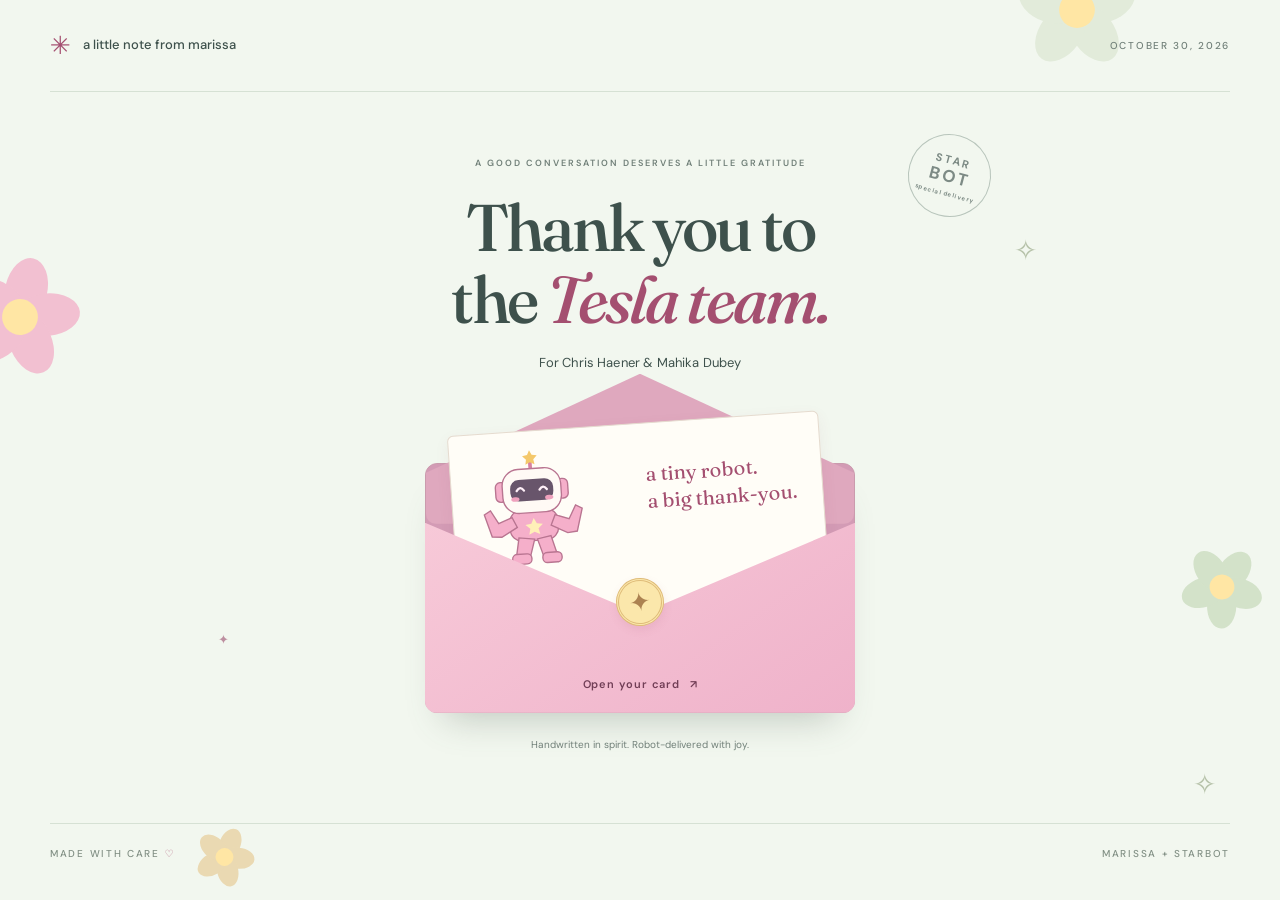
==== tesla/index.html @ aba2f20d "Add kawaii Tesla interview thank-you card with dancing Starbot" ====
<!doctype html>
<html lang="en">
<head>
<meta charset="utf-8">
<meta name="viewport" content="width=device-width, initial-scale=1, viewport-fit=cover">
<title>Thank you to the Tesla team · From Marissa</title>
<meta name="description" content="A little thank-you for Chris Haener and Mahika Dubey, with a happy dance from Starbot.">
<meta property="og:title" content="Thank you to the Tesla team">
<meta property="og:description" content="For Chris and Mahika — a little gratitude, and a happy dance from Starbot. From Marissa.">
<meta property="og:type" content="website">
<meta name="theme-color" content="#f2f7ef">
<link rel="icon" href="data:image/svg+xml,%3Csvg xmlns='http://www.w3.org/2000/svg' viewBox='0 0 100 100'%3E%3Ctext y='.9em' font-size='85'%3E💌%3C/text%3E%3C/svg%3E">
<link rel="preconnect" href="https://fonts.googleapis.com">
<link rel="preconnect" href="https://fonts.gstatic.com" crossorigin>
<link href="https://fonts.googleapis.com/css2?family=DM+Sans:wght@400;500;600;700&family=Fraunces:ital,wght@0,500;0,600;0,700;1,500&display=swap" rel="stylesheet">
<link rel="stylesheet" href="card.css">
</head>
<body>
<svg class="svg-defs" aria-hidden="true" xmlns="http://www.w3.org/2000/svg"><defs>
  <symbol id="flower" viewBox="0 0 80 80"><g fill="currentColor"><ellipse cx="40" cy="23" rx="13" ry="20"/><ellipse cx="40" cy="23" rx="13" ry="20" transform="rotate(72 40 40)"/><ellipse cx="40" cy="23" rx="13" ry="20" transform="rotate(144 40 40)"/><ellipse cx="40" cy="23" rx="13" ry="20" transform="rotate(216 40 40)"/><ellipse cx="40" cy="23" rx="13" ry="20" transform="rotate(288 40 40)"/></g><circle cx="40" cy="40" r="11" fill="#ffe6a4"/></symbol>
  <symbol id="little-starbot" viewBox="0 0 240 260">
    <path d="M120 42V20" stroke="#d882a2" stroke-width="8" stroke-linecap="round"/><path d="m120 3 5 10 11 2-8 8 2 11-10-5-10 5 2-11-8-8 11-2z" fill="#f4c86b"/>
    <g fill="#f5afca" stroke="#b97591" stroke-width="3"><rect x="41" y="69" width="24" height="43" rx="11"/><rect x="175" y="69" width="24" height="43" rx="11"/>
    <rect x="67" y="132" width="106" height="68" rx="27"/><path d="m73 147-30 11-16-29-14 8 14 49 21 2 35-19z"/><path d="m167 147 30 11 16-29 14 8-14 49-21 2-35-19z"/>
    <path d="m85 192-9 45 29 5 14-45zM125 197l13 45 29-5-12-45z"/><rect x="68" y="228" width="42" height="22" rx="10"/><rect x="134" y="228" width="42" height="22" rx="10"/>
    <rect x="56" y="43" width="128" height="96" rx="36" fill="#fffaf5"/></g>
    <rect x="73" y="66" width="94" height="47" rx="19" fill="#68556b"/><path d="M87 90q8-12 16 0m34 0q8-12 16 0" stroke="#fff0f8" stroke-width="5" fill="none" stroke-linecap="round"/>
    <ellipse cx="83" cy="108" rx="9" ry="5" fill="#efa1bd"/><ellipse cx="157" cy="108" rx="9" ry="5" fill="#efa1bd"/><path d="m120 151 6 12 13 2-10 9 3 13-12-6-12 6 3-13-10-9 13-2z" fill="#fff0b8"/>
  </symbol>
</defs></svg>
<div class="flower-field" aria-hidden="true"><svg class="bloom b1"><use href="#flower"/></svg><svg class="bloom b2"><use href="#flower"/></svg><svg class="bloom b3"><use href="#flower"/></svg><svg class="bloom b4"><use href="#flower"/></svg><span class="star s1">✧</span><span class="star s2">✦</span><span class="star s3">✧</span></div>
<div class="site-shell">
<header class="masthead"><span class="from"><span aria-hidden="true">✳</span> a little note from marissa</span><span class="date">OCTOBER 30, 2026</span></header>
<main>
  <section class="delivery" id="delivery" aria-label="A thank-you card for the Tesla team">
    <div class="postmark" aria-hidden="true">STAR<span>BOT</span><small>special delivery</small></div>
    <p class="eyebrow">A GOOD CONVERSATION DESERVES A LITTLE GRATITUDE</p>
    <h1>Thank you to<br>the <em>Tesla team.</em></h1>
    <p class="recipients">For Chris Haener &amp; Mahika Dubey</p>
    <button class="envelope" id="open-card" aria-controls="inside" aria-expanded="false">
      <span class="envelope-back"></span><span class="envelope-letter"><svg aria-hidden="true"><use href="#little-starbot"/></svg><span>a tiny robot.<br>a big thank-you.</span></span><span class="envelope-front"></span><span class="seal" aria-hidden="true">✦</span><span class="open-label">Open your card <span aria-hidden="true">↗</span></span>
    </button>
    <p class="cover-note">Handwritten in spirit. Robot-delivered with joy.</p>
  </section>
  <section class="inside" id="inside" hidden aria-labelledby="letter-title">
    <div class="card-topline"><span class="eyebrow">A LITTLE GRATITUDE, FROM ME TO YOU</span><button class="text-button" id="close-card">Fold card <span aria-hidden="true">↗</span></button></div>
    <div class="open-card">
      <div class="celebration">
        <p class="stage-kicker"><span aria-hidden="true">✦</span> STARBOT SAYS THANK YOU <span aria-hidden="true">✦</span></p>
        <div class="robot-stage" id="robot-stage" role="img" aria-label="Pink Starbot doing a happy thank-you dance">
          <div class="stage-grid" aria-hidden="true"></div><span class="dance-spark d1" aria-hidden="true">✧</span><span class="dance-spark d2" aria-hidden="true">✦</span><span class="dance-spark d3" aria-hidden="true">♡</span>
          <div class="robot-fallback" id="robot-fallback" aria-hidden="true"><svg><use href="#little-starbot"/></svg></div>
          <div class="canvas-host" id="canvas-host" aria-hidden="true"></div>
        </div>
        <div class="dance-caption"><span class="tiny-star" aria-hidden="true">✶</span><span>A little happy dance,<br><strong>just for you.</strong></span><button class="dance-toggle" id="dance-toggle" aria-pressed="false" aria-label="Pause Starbot's dance">Ⅱ</button></div>
        <p class="stage-footnote">built with curiosity. improved with feedback.</p>
      </div>
      <article class="letter">
        <p class="letter-date">OCTOBER 30, 2026 <span aria-hidden="true">♡</span></p>
        <h2 id="letter-title" tabindex="-1">Thank you to<br>the Tesla team</h2>
        <p class="salutation">Dear Chris and Mahika,</p>
        <p>Thank you for making today’s interview such a thoughtful experience. <strong>Chris</strong>, I appreciate you coordinating everything. <strong>Mahika</strong>, thank you for leading the interview and taking the time to get to know me and my work.</p>
        <p>I especially appreciated your kind words about <strong>Starbot</strong> and your constructive feedback. I’m taking it to heart: I’ll seek out more opportunities to discuss technical topics in group settings and practice communicating my ideas clearly and confidently.</p>
        <p>A growth mindset and continuous learning are values I care deeply about. I’m grateful for feedback that gives me something concrete to work on, and I’m excited to keep learning and improving.</p>
        <p>Thank you again for your time, encouragement, and consideration.</p>
        <div class="signature"><span>Warmly,</span><p>Marissa <span aria-hidden="true">✧</span></p></div>
      </article>
    </div>
    <p class="closing-note"><span aria-hidden="true">✿</span> Here’s to thoughtful feedback &amp; the things we learn next.</p>
  </section>
  <noscript><article class="no-script"><h2>Dear Chris and Mahika,</h2><p>Thank you for today’s interview. Chris, I appreciate you coordinating everything. Mahika, thank you for leading the interview. I appreciated your kind words about Starbot and your constructive feedback. I’ll seek out more opportunities to discuss technical topics in group settings and practice communicating clearly and confidently. Growth and continuous learning matter deeply to me. Thank you for your time, encouragement, and consideration.</p><p>Warmly, Marissa</p></article></noscript>
</main>
<footer class="footer"><span>MADE WITH CARE <span aria-hidden="true">♡</span></span><span>MARISSA + STARBOT</span></footer>
</div>
<div class="confetti" id="confetti" aria-hidden="true"></div>
<script type="module" src="card.js"></script>
</body>
</html>
---- tesla/card.css ----
:root{--mint:#f2f7ef;--paper:#fffdf7;--pink:#efb4c9;--rose:#a44f70;--ink:#3e514c;--muted:#718079;--line:#d6e1d4;--display:'Fraunces',Georgia,serif;--body:'DM Sans',system-ui,sans-serif;color-scheme:light}*{box-sizing:border-box}body{margin:0;background:var(--mint);color:var(--ink);font-family:var(--body);-webkit-font-smoothing:antialiased}button{font:inherit}button:focus-visible{outline:3px solid var(--rose);outline-offset:7px}button{touch-action:manipulation}button:disabled{cursor:wait}[hidden]{display:none!important}.svg-defs{position:absolute;width:0;height:0;overflow:hidden}.site-shell{width:min(1180px,calc(100% - 80px));margin:auto;position:relative;z-index:1}.masthead{height:92px;display:flex;align-items:center;justify-content:space-between;border-bottom:1px solid var(--line)}.from{font-size:13px;font-weight:500}.from>span{font-size:25px;vertical-align:middle;color:var(--rose);margin-right:9px}.date,.footer{font-size:10px;font-weight:500;letter-spacing:1.7px}.date{color:var(--muted)}.delivery{max-width:650px;margin:auto;text-align:center;padding:55px 0 22px;position:relative}.eyebrow{font-size:9px;line-height:1.7;font-weight:600;letter-spacing:2px;color:var(--muted)}h1{font-family:var(--display);font-size:clamp(40px,5.5vw,66px);font-weight:500;line-height:1.08;letter-spacing:-2.8px;margin:21px 0 19px}h1 em{font-weight:500;color:var(--rose)}.recipients{font-size:13px;letter-spacing:.15px;margin-bottom:52px}.postmark{position:absolute;right:-26px;top:42px;border:1px solid #99aaa0;border-radius:50%;width:83px;height:83px;display:flex;flex-direction:column;justify-content:center;font-size:11px;font-weight:700;letter-spacing:2px;transform:rotate(15deg);opacity:.65}.postmark span{font-size:17px;line-height:1.1}.postmark small{font-size:6px;letter-spacing:.6px;margin-top:4px}.envelope{display:block;position:relative;width:min(430px,100%);height:290px;margin:0 auto;border:0;background:transparent;cursor:pointer;isolation:isolate;transition:transform .3s}.envelope:hover{transform:translateY(-5px) rotate(-1deg)}.envelope-back{position:absolute;inset:40px 0 0;background:#d39bb5;border:1px solid #ca9bad;border-radius:12px;box-shadow:0 24px 35px -20px #53635755}.envelope-back:before{content:'';position:absolute;left:0;right:0;top:-90px;height:150px;background:#dfa8be;clip-path:polygon(0 66%,50% 0,100% 66%,100% 100%,0 100%);border-radius:10px}.envelope-letter{position:absolute;top:0;left:29px;right:29px;height:220px;border:1px solid #e5dbcf;border-radius:6px;background:var(--paper);transform:rotate(-4deg);display:flex;align-items:flex-start;padding:17px 25px;justify-content:space-between;box-shadow:0 5px 15px #82425911}.envelope-letter svg{width:110px;height:120px;flex-shrink:0}.envelope-letter>span{font-family:var(--display);font-size:20px;line-height:1.35;color:var(--rose);padding-top:20px;text-align:left}.envelope-front{position:absolute;inset:100px 0 0;background:linear-gradient(145deg,#f7c9d8,#efb2ca);clip-path:polygon(0 0,50% 48%,100% 0,100% 100%,0 100%);border-radius:0 0 12px 12px}.seal{position:absolute;top:155px;left:calc(50% - 24px);display:grid;place-items:center;background:#fbe7ab;color:#ac8251;width:48px;height:48px;border-radius:50%;border:3px double #dfbc79;font-size:26px;transform:rotate(-10deg);box-shadow:0 4px 8px #ac5c7b20}.open-label{position:absolute;left:0;right:0;bottom:22px;font-size:11px;color:#713e56;font-weight:600;letter-spacing:.8px}.open-label>span{margin-left:6px}.cover-note{font-size:10px;color:var(--muted);margin:25px 0 20px}.footer{display:flex;justify-content:space-between;border-top:1px solid var(--line);padding:23px 0;color:#829085;margin-top:30px}.footer span span{color:#ba718c}.flower-field{position:fixed;inset:0;overflow:hidden;pointer-events:none}.bloom{position:absolute;width:130px;height:130px;color:#f2c0d1}.b1{top:28%;left:-45px;transform:rotate(13deg)}.b2{right:1%;top:58%;width:90px;transform:rotate(37deg);color:#d3e2c9}.b3{bottom:-22px;left:15%;width:65px;color:#ead9b2;transform:rotate(23deg)}.b4{right:10%;top:-55px;width:150px;color:#e2ebda}.star{position:absolute;color:#b5c1a8;font-family:Georgia,serif}.s1{top:26%;right:19%;font-size:28px}.s2{left:17%;bottom:28%;font-size:13px;color:#bd8fa0}.s3{right:5%;bottom:11%;font-size:28px}.inside{padding:31px 0 0;animation:unfold .65s ease-out both}.card-topline{display:flex;align-items:center;justify-content:space-between;margin-bottom:20px;gap:16px}.text-button{border:0;background:none;color:var(--rose);font-size:11px;padding:8px 0;cursor:pointer}.text-button>span{margin-left:5px}.open-card{display:grid;grid-template-columns:minmax(0,.9fr) minmax(0,1.1fr);border:1px solid #dedbce;border-radius:15px;background:var(--paper);box-shadow:0 24px 60px -28px #57634a3d;overflow:hidden}.celebration{background:#f9e3eb;display:flex;flex-direction:column;text-align:center;position:relative;min-width:0;padding:36px 24px 24px;border-right:1px solid #e6d7d7;background-image:radial-gradient(#fff9 1px,transparent 1px);background-size:16px 16px}.stage-kicker{font-size:9px;font-weight:600;letter-spacing:1.8px;color:#975c74;margin:0}.stage-kicker>span{color:#bb7d97;margin:0 8px}.robot-stage{position:relative;width:100%;height:390px;margin:auto;isolation:isolate;overflow:hidden}.canvas-host{position:absolute;inset:0;z-index:2}.canvas-host canvas{display:block;width:100%;height:100%}.stage-grid{position:absolute;bottom:20px;left:8%;right:8%;height:70px;border:1px solid #ce99af80;border-radius:50%;background:radial-gradient(ellipse,#d89bb329,transparent 70%);box-shadow:0 12px 0 -7px #e7b8cc60}.robot-fallback{position:absolute;inset:30px 20px 55px;display:grid;place-items:center;animation:robot-bop 1.4s ease-in-out infinite}.robot-fallback svg{width:230px;max-width:90%;height:100%}.dance-spark{position:absolute;z-index:3;animation:spark 2.5s ease-in-out infinite;color:#b67796;pointer-events:none}.d1{left:8%;top:20%;font-size:40px}.d2{right:12%;top:34%;font-size:23px;animation-delay:.5s;color:#cfa257}.d3{left:16%;bottom:23%;font-size:25px;animation-delay:1s}.dance-caption{display:flex;align-items:center;justify-content:center;gap:15px;text-align:left;font-family:var(--display);font-size:17px;line-height:1.4;color:#9e5474;margin-top:8px}.dance-caption strong{font-weight:500;font-style:italic}.tiny-star{font-size:36px;color:#bd889d}.dance-toggle{width:44px;height:44px;border:1px solid #c994ab;border-radius:50%;color:#94506e;background:#fff7;cursor:pointer;font:14px var(--body);margin-left:15px}.stage-footnote{font-size:9px;letter-spacing:.65px;color:#a47688;margin:28px 0 0}.letter{padding:35px 48px 31px;background:linear-gradient(90deg,#ddd1bd13,transparent 25px)}.letter-date{font-size:8px;letter-spacing:1.5px;color:#9a9b8f;margin:0 0 20px;display:flex;justify-content:space-between}.letter-date span{color:#ba8097;font-size:16px}.letter h2{font-family:var(--display);font-size:35px;line-height:1.13;font-weight:500;letter-spacing:-1.1px;margin:0 0 24px;color:var(--rose)}.letter h2:focus{outline:none}.letter p:not(.letter-date){font-size:14px;line-height:1.85;margin:0 0 15px}.letter .salutation{font-weight:600}.letter strong{font-weight:600}.signature{padding-top:3px}.signature>span{font-size:11px}.signature p{font-family:var(--display);font-size:27px!important;font-style:italic;margin:5px 0 0!important;color:var(--rose)}.signature p span{font-size:22px;margin-left:8px;color:#bc9c67}.closing-note{text-align:center;font-size:10px;color:var(--muted);padding:22px 0 0;line-height:1.8}.closing-note span{margin-right:6px;color:#bb7c97}.confetti{position:fixed;inset:0;pointer-events:none;z-index:10;overflow:hidden}.confetti i{position:absolute;top:-30px;left:var(--x);background:var(--c);width:7px;height:12px;border-radius:2px;animation:confetti-fall 2.8s var(--delay) ease-in both}.paused .robot-fallback,.paused .dance-spark{animation-play-state:paused}.no-script{background:var(--paper);padding:30px;line-height:1.8;border:1px solid var(--line);border-radius:12px}.no-script h2{font-family:var(--display)}@keyframes robot-bop{0%,100%{transform:translateY(0) rotate(-6deg)}25%{transform:translateY(-18px) rotate(4deg)}50%{transform:translateY(0) rotate(6deg)}75%{transform:translateY(-18px) rotate(-4deg)}}@keyframes spark{0%,100%{transform:scale(.8) rotate(-8deg);opacity:.5}50%{transform:scale(1.15) rotate(10deg);opacity:1}}@keyframes unfold{from{opacity:0;transform:translateY(18px) scale(.98)}to{opacity:1;transform:none}}@keyframes confetti-fall{to{transform:translate(var(--drift),110vh) rotate(var(--turn));opacity:0}}
@media(min-width:1450px){.site-shell{width:1180px}.delivery{padding-top:70px;padding-bottom:45px}.envelope{margin-top:40px}}@media(max-width:1000px){.site-shell{width:calc(100% - 48px)}.letter{padding:30px}.robot-stage{height:340px}.celebration{padding:30px 15px}.letter h2{font-size:31px}.postmark{right:0;top:30px;width:65px;height:65px;font-size:9px}.postmark span{font-size:14px}}@media(max-width:700px){.site-shell{width:calc(100% - 36px)}.masthead{height:73px}.from{font-size:10px}.from>span{font-size:22px;margin-right:4px}.date{font-size:8px;letter-spacing:1px}.delivery{padding-top:42px}.delivery>.eyebrow{font-size:7px;letter-spacing:1.2px;margin-bottom:16px}h1{font-size:46px;letter-spacing:-2px;margin:18px 0}.recipients{font-size:11px;margin-bottom:55px}.postmark{display:none}.envelope{width:310px;max-width:100%;height:260px}.envelope-letter{left:20px;right:20px;padding:13px 14px}.envelope-letter svg{width:93px;height:112px}.envelope-letter>span{font-size:17px;padding-top:25px}.envelope-back{top:40px}.envelope-front{top:95px}.seal{top:144px}.cover-note{font-size:9px;margin-top:22px}.footer{font-size:8px;letter-spacing:1.2px;margin-top:24px;padding:20px 0}.b1{width:90px;left:-55px;top:25%}.b2{right:-30px;top:67%;width:65px}.b4{right:-60px}.s1{right:8%;top:24%;font-size:21px}.s2{left:7%;bottom:22%}.open-card{grid-template-columns:1fr}.celebration{border-right:0;border-bottom:1px solid #e6d7d7;padding:25px 18px 22px}.robot-stage{height:280px;max-width:370px;margin:10px auto 0}.stage-kicker{font-size:8px;letter-spacing:1.6px}.dance-caption{margin-top:0;font-size:16px}.stage-footnote{margin-top:16px;font-size:8px}.letter{padding:30px 27px 24px}.letter h2{font-size:34px;margin-bottom:24px}.letter p:not(.letter-date){font-size:13px;line-height:1.9}.letter-date{margin-bottom:20px}.card-topline{margin-bottom:12px}.card-topline .eyebrow{font-size:7px;letter-spacing:1.2px}.text-button{font-size:10px;white-space:nowrap}.inside{padding-top:20px}.closing-note{font-size:9px;padding:15px 12px 0}.robot-fallback{inset:10px 20px 40px}}@media(prefers-reduced-motion:reduce){*,*:before,*:after{animation:none!important;transition:none!important;scroll-behavior:auto!important}}
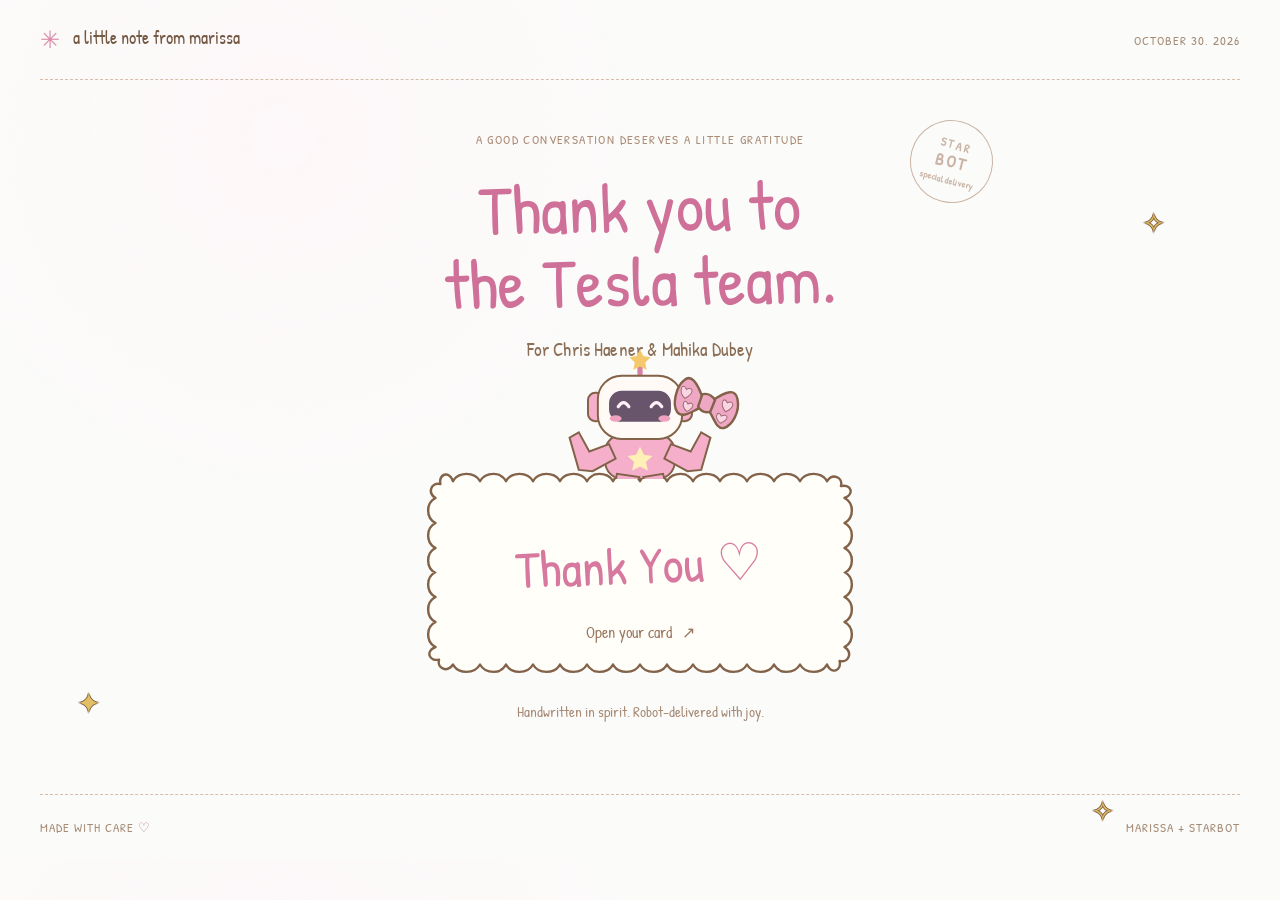
==== commit 9a1c5217: "Restyle Tesla card with handwritten pink ink and cloud stationery" ====
--- a/tesla/index.html
+++ b/tesla/index.html
@@ -8,19 +8,20 @@
 <meta property="og:title" content="Thank you to the Tesla team">
 <meta property="og:description" content="For Chris and Mahika — a little gratitude, and a happy dance from Starbot. From Marissa.">
 <meta property="og:type" content="website">
-<meta name="theme-color" content="#f2f7ef">
+<meta name="theme-color" content="#fbfcfa">
 <link rel="icon" href="data:image/svg+xml,%3Csvg xmlns='http://www.w3.org/2000/svg' viewBox='0 0 100 100'%3E%3Ctext y='.9em' font-size='85'%3E💌%3C/text%3E%3C/svg%3E">
 <link rel="preconnect" href="https://fonts.googleapis.com">
 <link rel="preconnect" href="https://fonts.gstatic.com" crossorigin>
-<link href="https://fonts.googleapis.com/css2?family=DM+Sans:wght@400;500;600;700&family=Fraunces:ital,wght@0,500;0,600;0,700;1,500&display=swap" rel="stylesheet">
-<link rel="stylesheet" href="card.css">
+<link href="https://fonts.googleapis.com/css2?family=Patrick+Hand&display=swap" rel="stylesheet">
+<link rel="stylesheet" href="card.css?v=3">
+<link rel="stylesheet" href="cloud-card.css?v=4">
 </head>
 <body>
 <svg class="svg-defs" aria-hidden="true" xmlns="http://www.w3.org/2000/svg"><defs>
   <symbol id="flower" viewBox="0 0 80 80"><g fill="currentColor"><ellipse cx="40" cy="23" rx="13" ry="20"/><ellipse cx="40" cy="23" rx="13" ry="20" transform="rotate(72 40 40)"/><ellipse cx="40" cy="23" rx="13" ry="20" transform="rotate(144 40 40)"/><ellipse cx="40" cy="23" rx="13" ry="20" transform="rotate(216 40 40)"/><ellipse cx="40" cy="23" rx="13" ry="20" transform="rotate(288 40 40)"/></g><circle cx="40" cy="40" r="11" fill="#ffe6a4"/></symbol>
   <symbol id="little-starbot" viewBox="0 0 240 260">
     <path d="M120 42V20" stroke="#d882a2" stroke-width="8" stroke-linecap="round"/><path d="m120 3 5 10 11 2-8 8 2 11-10-5-10 5 2-11-8-8 11-2z" fill="#f4c86b"/>
-    <g fill="#f5afca" stroke="#b97591" stroke-width="3"><rect x="41" y="69" width="24" height="43" rx="11"/><rect x="175" y="69" width="24" height="43" rx="11"/>
+    <g fill="#f5afca" stroke="#826248" stroke-width="3"><rect x="41" y="69" width="24" height="43" rx="11"/><rect x="175" y="69" width="24" height="43" rx="11"/>
     <rect x="67" y="132" width="106" height="68" rx="27"/><path d="m73 147-30 11-16-29-14 8 14 49 21 2 35-19z"/><path d="m167 147 30 11 16-29 14 8-14 49-21 2-35-19z"/>
     <path d="m85 192-9 45 29 5 14-45zM125 197l13 45 29-5-12-45z"/><rect x="68" y="228" width="42" height="22" rx="10"/><rect x="134" y="228" width="42" height="22" rx="10"/>
     <rect x="56" y="43" width="128" height="96" rx="36" fill="#fffaf5"/></g>
@@ -38,7 +39,7 @@
     <h1>Thank you to<br>the <em>Tesla team.</em></h1>
     <p class="recipients">For Chris Haener &amp; Mahika Dubey</p>
     <button class="envelope" id="open-card" aria-controls="inside" aria-expanded="false">
-      <span class="envelope-back"></span><span class="envelope-letter"><svg aria-hidden="true"><use href="#little-starbot"/></svg><span>a tiny robot.<br>a big thank-you.</span></span><span class="envelope-front"></span><span class="seal" aria-hidden="true">✦</span><span class="open-label">Open your card <span aria-hidden="true">↗</span></span>
+      <span class="envelope-back"></span><span class="envelope-letter"><svg aria-hidden="true"><use href="#little-starbot"/></svg><span>Thank You ♡</span></span><span class="envelope-front"></span><span class="seal" aria-hidden="true">✦</span><span class="open-label">Open your card <span aria-hidden="true">↗</span></span>
     </button>
     <p class="cover-note">Handwritten in spirit. Robot-delivered with joy.</p>
   </section>
@@ -47,17 +48,21 @@
     <div class="open-card">
       <div class="celebration">
         <p class="stage-kicker"><span aria-hidden="true">✦</span> STARBOT SAYS THANK YOU <span aria-hidden="true">✦</span></p>
+        <div class="thank-you-bubbles" aria-hidden="true"><span style="--i:0;--arc:2px">T</span><span style="--i:1;--arc:-2px">h</span><span style="--i:2;--arc:0px">a</span><span style="--i:3;--arc:-3px">n</span><span style="--i:4;--arc:2px">k</span><span style="--i:5;--arc:0px">Y</span><span style="--i:6;--arc:2px">o</span><span style="--i:7;--arc:-2px">u</span><span style="--i:8;--arc:1px">♡</span></div>
         <div class="robot-stage" id="robot-stage" role="img" aria-label="Pink Starbot doing a happy thank-you dance">
+          <div class="stage-halo" aria-hidden="true"></div>
+          <div class="floating-hearts" aria-hidden="true"><span style="--i:0;--x:20%;--drift:-45px;--tilt:-15deg">♥</span><span style="--i:1;--x:80%;--drift:32px;--tilt:12deg">♥</span><span style="--i:2;--x:30%;--drift:-30px;--tilt:18deg">✦</span><span style="--i:3;--x:73%;--drift:48px;--tilt:-16deg">♥</span><span style="--i:4;--x:16%;--drift:-15px;--tilt:-9deg">✧</span><span style="--i:5;--x:82%;--drift:10px;--tilt:15deg">✦</span><span style="--i:6;--x:27%;--drift:-45px;--tilt:-20deg">♥</span><span style="--i:7;--x:76%;--drift:35px;--tilt:20deg">♥</span></div>
           <div class="stage-grid" aria-hidden="true"></div><span class="dance-spark d1" aria-hidden="true">✧</span><span class="dance-spark d2" aria-hidden="true">✦</span><span class="dance-spark d3" aria-hidden="true">♡</span>
           <div class="robot-fallback" id="robot-fallback" aria-hidden="true"><svg><use href="#little-starbot"/></svg></div>
           <div class="canvas-host" id="canvas-host" aria-hidden="true"></div>
         </div>
-        <div class="dance-caption"><span class="tiny-star" aria-hidden="true">✶</span><span>A little happy dance,<br><strong>just for you.</strong></span><button class="dance-toggle" id="dance-toggle" aria-pressed="false" aria-label="Pause Starbot's dance">Ⅱ</button></div>
+        <div class="dance-caption"><span class="tiny-star" aria-hidden="true">✶</span><span>A little happy dance,<br><strong>just for you.</strong></span><button class="dance-toggle" id="dance-toggle" aria-pressed="false" aria-label="Pause animations">Ⅱ</button></div>
+        <button type="button" class="encore-button" id="encore">Encore! <span aria-hidden="true">♡</span></button>
         <p class="stage-footnote">built with curiosity. improved with feedback.</p>
       </div>
       <article class="letter">
         <p class="letter-date">OCTOBER 30, 2026 <span aria-hidden="true">♡</span></p>
-        <h2 id="letter-title" tabindex="-1">Thank you to<br>the Tesla team</h2>
+        <h2 id="letter-title" tabindex="-1">Thank you to<br>the Tesla team <span class="heading-heart" aria-hidden="true">♡</span></h2>
         <p class="salutation">Dear Chris and Mahika,</p>
         <p>Thank you for making today’s interview such a thoughtful experience. <strong>Chris</strong>, I appreciate you coordinating everything. <strong>Mahika</strong>, thank you for leading the interview and taking the time to get to know me and my work.</p>
         <p>I especially appreciated your kind words about <strong>Starbot</strong> and your constructive feedback. I’m taking it to heart: I’ll seek out more opportunities to discuss technical topics in group settings and practice communicating my ideas clearly and confidently.</p>
@@ -73,6 +78,6 @@
 <footer class="footer"><span>MADE WITH CARE <span aria-hidden="true">♡</span></span><span>MARISSA + STARBOT</span></footer>
 </div>
 <div class="confetti" id="confetti" aria-hidden="true"></div>
-<script type="module" src="card.js"></script>
+<script type="module" src="card.js?v=3"></script>
 </body>
 </html>
--- a/tesla/card.css
+++ b/tesla/card.css
@@ -1,2 +1,32 @@
 :root{--mint:#f2f7ef;--paper:#fffdf7;--pink:#efb4c9;--rose:#a44f70;--ink:#3e514c;--muted:#718079;--line:#d6e1d4;--display:'Fraunces',Georgia,serif;--body:'DM Sans',system-ui,sans-serif;color-scheme:light}*{box-sizing:border-box}body{margin:0;background:var(--mint);color:var(--ink);font-family:var(--body);-webkit-font-smoothing:antialiased}button{font:inherit}button:focus-visible{outline:3px solid var(--rose);outline-offset:7px}button{touch-action:manipulation}button:disabled{cursor:wait}[hidden]{display:none!important}.svg-defs{position:absolute;width:0;height:0;overflow:hidden}.site-shell{width:min(1180px,calc(100% - 80px));margin:auto;position:relative;z-index:1}.masthead{height:92px;display:flex;align-items:center;justify-content:space-between;border-bottom:1px solid var(--line)}.from{font-size:13px;font-weight:500}.from>span{font-size:25px;vertical-align:middle;color:var(--rose);margin-right:9px}.date,.footer{font-size:10px;font-weight:500;letter-spacing:1.7px}.date{color:var(--muted)}.delivery{max-width:650px;margin:auto;text-align:center;padding:55px 0 22px;position:relative}.eyebrow{font-size:9px;line-height:1.7;font-weight:600;letter-spacing:2px;color:var(--muted)}h1{font-family:var(--display);font-size:clamp(40px,5.5vw,66px);font-weight:500;line-height:1.08;letter-spacing:-2.8px;margin:21px 0 19px}h1 em{font-weight:500;color:var(--rose)}.recipients{font-size:13px;letter-spacing:.15px;margin-bottom:52px}.postmark{position:absolute;right:-26px;top:42px;border:1px solid #99aaa0;border-radius:50%;width:83px;height:83px;display:flex;flex-direction:column;justify-content:center;font-size:11px;font-weight:700;letter-spacing:2px;transform:rotate(15deg);opacity:.65}.postmark span{font-size:17px;line-height:1.1}.postmark small{font-size:6px;letter-spacing:.6px;margin-top:4px}.envelope{display:block;position:relative;width:min(430px,100%);height:290px;margin:0 auto;border:0;background:transparent;cursor:pointer;isolation:isolate;transition:transform .3s}.envelope:hover{transform:translateY(-5px) rotate(-1deg)}.envelope-back{position:absolute;inset:40px 0 0;background:#d39bb5;border:1px solid #ca9bad;border-radius:12px;box-shadow:0 24px 35px -20px #53635755}.envelope-back:before{content:'';position:absolute;left:0;right:0;top:-90px;height:150px;background:#dfa8be;clip-path:polygon(0 66%,50% 0,100% 66%,100% 100%,0 100%);border-radius:10px}.envelope-letter{position:absolute;top:0;left:29px;right:29px;height:220px;border:1px solid #e5dbcf;border-radius:6px;background:var(--paper);transform:rotate(-4deg);display:flex;align-items:flex-start;padding:17px 25px;justify-content:space-between;box-shadow:0 5px 15px #82425911}.envelope-letter svg{width:110px;height:120px;flex-shrink:0}.envelope-letter>span{font-family:var(--display);font-size:20px;line-height:1.35;color:var(--rose);padding-top:20px;text-align:left}.envelope-front{position:absolute;inset:100px 0 0;background:linear-gradient(145deg,#f7c9d8,#efb2ca);clip-path:polygon(0 0,50% 48%,100% 0,100% 100%,0 100%);border-radius:0 0 12px 12px}.seal{position:absolute;top:155px;left:calc(50% - 24px);display:grid;place-items:center;background:#fbe7ab;color:#ac8251;width:48px;height:48px;border-radius:50%;border:3px double #dfbc79;font-size:26px;transform:rotate(-10deg);box-shadow:0 4px 8px #ac5c7b20}.open-label{position:absolute;left:0;right:0;bottom:22px;font-size:11px;color:#713e56;font-weight:600;letter-spacing:.8px}.open-label>span{margin-left:6px}.cover-note{font-size:10px;color:var(--muted);margin:25px 0 20px}.footer{display:flex;justify-content:space-between;border-top:1px solid var(--line);padding:23px 0;color:#829085;margin-top:30px}.footer span span{color:#ba718c}.flower-field{position:fixed;inset:0;overflow:hidden;pointer-events:none}.bloom{position:absolute;width:130px;height:130px;color:#f2c0d1}.b1{top:28%;left:-45px;transform:rotate(13deg)}.b2{right:1%;top:58%;width:90px;transform:rotate(37deg);color:#d3e2c9}.b3{bottom:-22px;left:15%;width:65px;color:#ead9b2;transform:rotate(23deg)}.b4{right:10%;top:-55px;width:150px;color:#e2ebda}.star{position:absolute;color:#b5c1a8;font-family:Georgia,serif}.s1{top:26%;right:19%;font-size:28px}.s2{left:17%;bottom:28%;font-size:13px;color:#bd8fa0}.s3{right:5%;bottom:11%;font-size:28px}.inside{padding:31px 0 0;animation:unfold .65s ease-out both}.card-topline{display:flex;align-items:center;justify-content:space-between;margin-bottom:20px;gap:16px}.text-button{border:0;background:none;color:var(--rose);font-size:11px;padding:8px 0;cursor:pointer}.text-button>span{margin-left:5px}.open-card{display:grid;grid-template-columns:minmax(0,.9fr) minmax(0,1.1fr);border:1px solid #dedbce;border-radius:15px;background:var(--paper);box-shadow:0 24px 60px -28px #57634a3d;overflow:hidden}.celebration{background:#f9e3eb;display:flex;flex-direction:column;text-align:center;position:relative;min-width:0;padding:36px 24px 24px;border-right:1px solid #e6d7d7;background-image:radial-gradient(#fff9 1px,transparent 1px);background-size:16px 16px}.stage-kicker{font-size:9px;font-weight:600;letter-spacing:1.8px;color:#975c74;margin:0}.stage-kicker>span{color:#bb7d97;margin:0 8px}.robot-stage{position:relative;width:100%;height:390px;margin:auto;isolation:isolate;overflow:hidden}.canvas-host{position:absolute;inset:0;z-index:2}.canvas-host canvas{display:block;width:100%;height:100%}.stage-grid{position:absolute;bottom:20px;left:8%;right:8%;height:70px;border:1px solid #ce99af80;border-radius:50%;background:radial-gradient(ellipse,#d89bb329,transparent 70%);box-shadow:0 12px 0 -7px #e7b8cc60}.robot-fallback{position:absolute;inset:30px 20px 55px;display:grid;place-items:center;animation:robot-bop 1.4s ease-in-out infinite}.robot-fallback svg{width:230px;max-width:90%;height:100%}.dance-spark{position:absolute;z-index:3;animation:spark 2.5s ease-in-out infinite;color:#b67796;pointer-events:none}.d1{left:8%;top:20%;font-size:40px}.d2{right:12%;top:34%;font-size:23px;animation-delay:.5s;color:#cfa257}.d3{left:16%;bottom:23%;font-size:25px;animation-delay:1s}.dance-caption{display:flex;align-items:center;justify-content:center;gap:15px;text-align:left;font-family:var(--display);font-size:17px;line-height:1.4;color:#9e5474;margin-top:8px}.dance-caption strong{font-weight:500;font-style:italic}.tiny-star{font-size:36px;color:#bd889d}.dance-toggle{width:44px;height:44px;border:1px solid #c994ab;border-radius:50%;color:#94506e;background:#fff7;cursor:pointer;font:14px var(--body);margin-left:15px}.stage-footnote{font-size:9px;letter-spacing:.65px;color:#a47688;margin:28px 0 0}.letter{padding:35px 48px 31px;background:linear-gradient(90deg,#ddd1bd13,transparent 25px)}.letter-date{font-size:8px;letter-spacing:1.5px;color:#9a9b8f;margin:0 0 20px;display:flex;justify-content:space-between}.letter-date span{color:#ba8097;font-size:16px}.letter h2{font-family:var(--display);font-size:35px;line-height:1.13;font-weight:500;letter-spacing:-1.1px;margin:0 0 24px;color:var(--rose)}.letter h2:focus{outline:none}.letter p:not(.letter-date){font-size:14px;line-height:1.85;margin:0 0 15px}.letter .salutation{font-weight:600}.letter strong{font-weight:600}.signature{padding-top:3px}.signature>span{font-size:11px}.signature p{font-family:var(--display);font-size:27px!important;font-style:italic;margin:5px 0 0!important;color:var(--rose)}.signature p span{font-size:22px;margin-left:8px;color:#bc9c67}.closing-note{text-align:center;font-size:10px;color:var(--muted);padding:22px 0 0;line-height:1.8}.closing-note span{margin-right:6px;color:#bb7c97}.confetti{position:fixed;inset:0;pointer-events:none;z-index:10;overflow:hidden}.confetti i{position:absolute;top:-30px;left:var(--x);background:var(--c);width:7px;height:12px;border-radius:2px;animation:confetti-fall 2.8s var(--delay) ease-in both}.paused .robot-fallback,.paused .dance-spark{animation-play-state:paused}.no-script{background:var(--paper);padding:30px;line-height:1.8;border:1px solid var(--line);border-radius:12px}.no-script h2{font-family:var(--display)}@keyframes robot-bop{0%,100%{transform:translateY(0) rotate(-6deg)}25%{transform:translateY(-18px) rotate(4deg)}50%{transform:translateY(0) rotate(6deg)}75%{transform:translateY(-18px) rotate(-4deg)}}@keyframes spark{0%,100%{transform:scale(.8) rotate(-8deg);opacity:.5}50%{transform:scale(1.15) rotate(10deg);opacity:1}}@keyframes unfold{from{opacity:0;transform:translateY(18px) scale(.98)}to{opacity:1;transform:none}}@keyframes confetti-fall{to{transform:translate(var(--drift),110vh) rotate(var(--turn));opacity:0}}
 @media(min-width:1450px){.site-shell{width:1180px}.delivery{padding-top:70px;padding-bottom:45px}.envelope{margin-top:40px}}@media(max-width:1000px){.site-shell{width:calc(100% - 48px)}.letter{padding:30px}.robot-stage{height:340px}.celebration{padding:30px 15px}.letter h2{font-size:31px}.postmark{right:0;top:30px;width:65px;height:65px;font-size:9px}.postmark span{font-size:14px}}@media(max-width:700px){.site-shell{width:calc(100% - 36px)}.masthead{height:73px}.from{font-size:10px}.from>span{font-size:22px;margin-right:4px}.date{font-size:8px;letter-spacing:1px}.delivery{padding-top:42px}.delivery>.eyebrow{font-size:7px;letter-spacing:1.2px;margin-bottom:16px}h1{font-size:46px;letter-spacing:-2px;margin:18px 0}.recipients{font-size:11px;margin-bottom:55px}.postmark{display:none}.envelope{width:310px;max-width:100%;height:260px}.envelope-letter{left:20px;right:20px;padding:13px 14px}.envelope-letter svg{width:93px;height:112px}.envelope-letter>span{font-size:17px;padding-top:25px}.envelope-back{top:40px}.envelope-front{top:95px}.seal{top:144px}.cover-note{font-size:9px;margin-top:22px}.footer{font-size:8px;letter-spacing:1.2px;margin-top:24px;padding:20px 0}.b1{width:90px;left:-55px;top:25%}.b2{right:-30px;top:67%;width:65px}.b4{right:-60px}.s1{right:8%;top:24%;font-size:21px}.s2{left:7%;bottom:22%}.open-card{grid-template-columns:1fr}.celebration{border-right:0;border-bottom:1px solid #e6d7d7;padding:25px 18px 22px}.robot-stage{height:280px;max-width:370px;margin:10px auto 0}.stage-kicker{font-size:8px;letter-spacing:1.6px}.dance-caption{margin-top:0;font-size:16px}.stage-footnote{margin-top:16px;font-size:8px}.letter{padding:30px 27px 24px}.letter h2{font-size:34px;margin-bottom:24px}.letter p:not(.letter-date){font-size:13px;line-height:1.9}.letter-date{margin-bottom:20px}.card-topline{margin-bottom:12px}.card-topline .eyebrow{font-size:7px;letter-spacing:1.2px}.text-button{font-size:10px;white-space:nowrap}.inside{padding-top:20px}.closing-note{font-size:9px;padding:15px 12px 0}.robot-fallback{inset:10px 20px 40px}}@media(prefers-reduced-motion:reduce){*,*:before,*:after{animation:none!important;transition:none!important;scroll-behavior:auto!important}}
+
+/* A bouncy sticker celebration, inspired by the thank-you animation reference. */
+.thank-you-bubbles{display:flex;justify-content:center;align-items:center;gap:4px;height:87px;padding:14px 0 6px;flex-shrink:0;isolation:isolate}
+.thank-you-bubbles span{display:grid;place-items:center;width:39px;height:45px;border:2px solid #9b5a70;border-radius:48% 44% 46% 40%;font:600 29px/1 'Fredoka',var(--body);color:#79364d;background:#f4b9c9;box-shadow:0 4px 0 #c993a844;transform:translateY(var(--arc)) rotate(-9deg);animation:letter-hop 3.6s calc(var(--i)*-.12s) ease-in-out infinite}
+.thank-you-bubbles span:nth-child(3n+2){background:#f8de84;transform:translateY(var(--arc)) rotate(8deg);border-radius:41% 49% 40% 48%}
+.thank-you-bubbles span:nth-child(3n){background:#c4dfd5;border-radius:48% 39% 47% 43%}
+.thank-you-bubbles span:nth-child(6){margin-left:8px}.stage-kicker{font-size:8px;letter-spacing:1.9px}.robot-stage{margin:10px auto 4px}
+.stage-halo{position:absolute;width:220px;height:220px;left:50%;top:43%;border-radius:50%;transform:translate(-50%,-50%);background:radial-gradient(circle,#fff8c966,#fff8 38%,transparent 70%);animation:halo-bloom 3.6s ease-in-out infinite;z-index:0;pointer-events:none}
+.floating-hearts{position:absolute;inset:0;z-index:4;pointer-events:none;overflow:hidden}
+.floating-hearts span{position:absolute;left:var(--x);top:53%;font:30px/1 Georgia,serif;color:#ed94b2;-webkit-text-stroke:1.3px #995166;text-shadow:0 3px 0 #fff8;opacity:0;animation:heart-float 3.6s calc(var(--i)*-.44s) ease-out infinite}
+.floating-hearts span:nth-child(3n){color:#efd078;font-size:22px;-webkit-text-stroke:.7px #bb955b}
+.encore-button{align-self:center;display:flex;gap:12px;align-items:center;justify-content:center;margin-top:19px;padding:9px 20px;border:1.5px solid #bd7f98;background:#fff4f8;color:#99516e;border-radius:999px;box-shadow:0 3px 0 #d7a3b858;font-size:11px;font-weight:600;cursor:pointer;transition:transform .2s,box-shadow .2s;min-height:44px}.encore-button:hover{transform:translateY(-3px) rotate(-2deg);box-shadow:0 5px 0 #d7a3b858}.encore-button:active{transform:translateY(1px)}.encore-button span{font-size:20px;line-height:1}
+.stage-footnote{margin-top:20px}.dance-caption{font-size:18px}.tiny-star{animation:tiny-twirl 7.2s ease-in-out infinite}
+.paused .thank-you-bubbles span,.paused .floating-hearts span,.paused .stage-halo,.paused .tiny-star{animation-play-state:paused}
+.encore:not(.paused) .thank-you-bubbles{animation:encore-pop .7s ease-out both}
+.confetti i.heart,.confetti i.sparkle{background:none!important;width:auto;height:auto;font:20px Georgia,serif;color:var(--c);text-shadow:0 1px 0 #9c587a55}.confetti i.sparkle{font-size:17px}
+.envelope{animation:envelope-bob 4s ease-in-out infinite}.envelope:hover{animation-play-state:paused}.seal{animation:seal-wiggle 4s ease-in-out infinite}
+@keyframes letter-hop{0%,12%,48%,100%{transform:translateY(var(--arc)) rotate(-7deg) scale(1)}24%{transform:translateY(calc(var(--arc) - 12px)) rotate(8deg) scale(1.1,.95)}32%{transform:translateY(calc(var(--arc) + 3px)) rotate(-5deg) scale(.98,1.05)}}
+@keyframes heart-float{0%,8%{opacity:0;transform:translate(0,20px) rotate(var(--tilt)) scale(.2)}18%{opacity:1;transform:translate(calc(var(--drift)*.2),0) rotate(var(--tilt)) scale(1.1)}65%{opacity:.9}88%,100%{opacity:0;transform:translate(var(--drift),-145px) rotate(calc(var(--tilt)*-1)) scale(.55)}}
+@keyframes halo-bloom{0%,100%{opacity:.55;transform:translate(-50%,-50%) scale(.85)}50%{opacity:1;transform:translate(-50%,-50%) scale(1.15)}}
+@keyframes tiny-twirl{0%,15%,65%,100%{transform:rotate(-12deg) scale(1)}35%{transform:rotate(170deg) scale(1.2)}50%{transform:rotate(350deg) scale(1)}}
+@keyframes encore-pop{0%{transform:scale(.7);opacity:.3}60%{transform:scale(1.08);opacity:1}100%{transform:scale(1)}}
+@keyframes envelope-bob{0%,100%{transform:translateY(0) rotate(-1deg)}50%{transform:translateY(-8px) rotate(1deg)}}
+@keyframes seal-wiggle{0%,60%,100%{transform:rotate(-10deg) scale(1)}68%{transform:rotate(10deg) scale(1.08)}76%{transform:rotate(-15deg) scale(1.04)}84%{transform:rotate(-10deg) scale(1)}}
+@media(max-width:1000px){.thank-you-bubbles{gap:3px}.thank-you-bubbles span{width:32px;height:39px;font-size:25px}}
+@media(max-width:700px){.thank-you-bubbles{height:77px;padding-top:9px;gap:3px}.thank-you-bubbles span{width:28px;height:34px;font-size:22px;border-width:1.5px}.thank-you-bubbles span:nth-child(6){margin-left:5px}.robot-stage{height:290px;margin-top:3px}.encore-button{margin-top:15px}.stage-halo{width:190px;height:190px}.floating-hearts span{font-size:25px}.dance-caption{font-size:17px}}
+@media(max-width:350px){.thank-you-bubbles{gap:2px}.thank-you-bubbles span{width:24px;height:31px;font-size:20px}.thank-you-bubbles span:nth-child(6){margin-left:3px}}
+@media(prefers-reduced-motion:reduce){.floating-hearts{display:none}.thank-you-bubbles span{transform:translateY(var(--arc));animation:none!important}.envelope,.seal,.stage-halo,.tiny-star,.encore .thank-you-bubbles{animation:none!important}}
+
+.animations-paused .confetti i,.animations-paused .envelope,.animations-paused .seal{animation-play-state:paused}
--- a/tesla/cloud-card.css
+++ b/tesla/cloud-card.css
@@ -0,0 +1,31 @@
+/* Handwritten pink ink and cocoa-outlined paper, inspired by the supplied card. */
+:root{--mint:#fbfcfa;--paper:#fffef9;--pink:#f1b1cb;--rose:#ce7098;--ink:#735943;--muted:#a08470;--line:#ecdacf;--display:'Patrick Hand','Comic Sans MS',cursive;--body:'Patrick Hand','Comic Sans MS',cursive;--cocoa:#826248}
+body{background:radial-gradient(circle at 22% 16%,#fff3f78a,transparent 35%),#fbfcfa;font-size:18px;color:var(--ink)}
+.site-shell{width:min(1200px,calc(100% - 64px))}.masthead{height:80px;border-bottom:1.5px dashed #d6bdab}.from{font-size:18px}.from>span{font-family:Georgia,serif;font-size:24px;color:#db8baa}.date{font-size:13px;letter-spacing:1px;color:#a58a74}.footer{font-size:13px;letter-spacing:1px;color:#a58a74;border-top:1.5px dashed #d6bdab}.eyebrow{font-size:13px;font-weight:400;letter-spacing:1.4px;color:#aa8b75}.text-button{font-size:17px;color:#a26c73}.text-button:hover{color:#cd6e97}
+.bloom{display:none}.flower-field .star{color:#e2bf64;text-shadow:1px 0 var(--cocoa),-1px 0 var(--cocoa),0 1px var(--cocoa),0 -1px var(--cocoa);font-size:28px}.s1{top:23%;right:9%}.s2{bottom:20%;left:6%}.s3{bottom:8%;right:13%}
+.delivery{max-width:690px;padding-top:35px}h1{font-size:clamp(44px,5.5vw,70px);font-weight:400;color:var(--rose);letter-spacing:.2px;line-height:1.05;margin:20px 0 17px;transform:rotate(-1deg)}h1 em{color:inherit;font-style:normal;font-weight:400}.recipients{font-size:19px;color:#8b6e55;margin-bottom:108px}.postmark{color:#b18e79;border-color:#b18e79;font-size:12px;right:-8px;top:40px}.postmark small{font-size:9px;letter-spacing:.2px}
+/* The folded cover becomes a little puffy paper sign with Starbot peeking out. */
+.envelope{width:430px;max-width:100%;height:205px;border:28px solid transparent;border-image:url('art/cloud-paper.svg') 40 fill / 28px / 0 round;background:none;box-shadow:none;isolation:isolate;overflow:visible;animation:envelope-bob 4s ease-in-out infinite}
+.envelope-back,.envelope-front,.seal{display:none}.envelope-letter{position:absolute;inset:0;background:none;border:0;border-radius:0;box-shadow:none;padding:0;transform:none;display:grid;place-items:center}
+.envelope-letter svg{position:absolute;width:158px;height:172px;left:calc(50% - 79px);top:-151px;clip-path:inset(0 0 40px 0);z-index:-1;overflow:visible}.envelope-letter>span{padding:0 0 16px;text-align:center;color:#d7799f;font-family:var(--display);font-size:52px;font-weight:400;line-height:1;transform:rotate(-2deg);white-space:nowrap}
+.envelope:after{content:'';position:absolute;width:70px;height:52px;background:url('art/heart-bow.svg') center/contain no-repeat;top:-119px;left:calc(50% + 31px);transform:rotate(19deg);pointer-events:none}.open-label{bottom:4px;font-size:16px;font-weight:400;color:#9a765e;letter-spacing:0}.cover-note{font-size:15px;color:#a88b76;margin-top:26px}.envelope:focus-visible{outline:3px dashed #d7799f;outline-offset:13px}
+/* Repeating scallops keep the paper outline consistent on long mobile notes. */
+.open-card{border:32px solid transparent;border-image:url('art/cloud-paper.svg') 40 fill / 32px / 0 round;background:none;border-radius:0;box-shadow:none;overflow:visible;grid-template-columns:minmax(0,.9fr) minmax(0,1.1fr);gap:10px;padding:2px}
+.celebration{background:none;border-right:0;padding:12px 15px 16px}.stage-kicker{font-size:12px;font-weight:400;color:#a4836a;letter-spacing:.8px}.stage-kicker>span{color:#d7b65b}.thank-you-bubbles{width:100%;height:119px;margin:8px 0 0;padding:2px 5px 8px;border:19px solid transparent;border-image:url('art/cloud-paper.svg') 40 fill / 19px / 0 round;gap:0;position:relative;overflow:visible}
+.thank-you-bubbles:after{content:'';position:absolute;width:47px;height:34px;right:3px;top:-33px;background:url('art/heart-bow.svg') center/contain no-repeat;transform:rotate(13deg)}
+.thank-you-bubbles span,.thank-you-bubbles span:nth-child(n){width:auto;height:auto;min-width:0;display:block;border:0!important;border-radius:0;background:none!important;box-shadow:none;color:#d7799f;font-family:var(--display);font-size:46px;font-weight:400;line-height:1;transform:translateY(var(--arc));-webkit-text-stroke:0;animation:ink-bounce 3.6s calc(var(--i)*-.12s) ease-in-out infinite}
+.thank-you-bubbles span:nth-child(6){margin-left:10px}.thank-you-bubbles span:last-child{font-size:42px;margin-left:5px;color:#ed9fc0;-webkit-text-stroke:1px #8d6249}
+.robot-stage{height:365px;margin-top:10px}.stage-grid{border:2px dashed #d4b19c;background:radial-gradient(ellipse,#f5c5db4d,transparent 70%);box-shadow:none}.stage-halo{background:radial-gradient(circle,#ffe3eea8,#fff8 48%,transparent 72%)}.dance-spark{color:#e6bc5c;text-shadow:1px 0 var(--cocoa),-1px 0 var(--cocoa),0 1px var(--cocoa),0 -1px var(--cocoa)}.d3{color:#e8a4c0}.floating-hearts span{color:#efa7c5;-webkit-text-stroke:1.4px #826248}.floating-hearts span:nth-child(3n){color:#f4d477;-webkit-text-stroke:1px #98744e}
+.dance-caption{font-family:var(--display);font-size:23px;line-height:1.15;color:#bf7092}.dance-caption strong{font-style:normal}.tiny-star{color:#e0bb61;text-shadow:1px 0 var(--cocoa),-1px 0 var(--cocoa),0 1px var(--cocoa),0 -1px var(--cocoa)}.dance-toggle{border:2px solid #a47e63;background:#fff9f3;color:#b3708e;width:44px;height:44px;font-size:17px}.encore-button{font-size:19px;font-weight:400;border:2px solid #977257;border-radius:57% 43% 50% 44% / 45% 54% 43% 55%;background:#ffeaf3;box-shadow:2px 3px 0 #ecd2c2;min-width:128px;padding:7px 23px;margin-top:18px}.encore-button span{font-size:25px}.stage-footnote{font-size:13px;letter-spacing:.1px;color:#ae8d74;margin-top:20px}
+.letter{padding:14px 23px 15px;background:none;border-left:1.5px dashed #edd2d5}.letter-date{font-family:var(--body);font-size:12px;letter-spacing:1px;color:#b0967e;margin-bottom:20px}.letter-date span{color:#d28aa7;font-size:22px}.letter h2{font-size:48px;line-height:1.03;letter-spacing:.3px;font-weight:400;color:#d3759c;margin:0 0 25px;transform:rotate(-1deg)}.letter h2 .heading-heart{display:inline-block;color:#e4a0bd;font-size:35px;-webkit-text-stroke:1px #826248;vertical-align:middle;transform:rotate(10deg)}
+.letter p:not(.letter-date){font-size:18px;line-height:1.65;margin-bottom:17px}.letter .salutation{font-size:20px!important;font-weight:400;color:#a36a76}.letter strong{font-weight:600;color:#8b654d}.signature>span{font-size:17px}.signature p{font-family:var(--display);font-size:37px!important;font-style:normal;color:#d4779d;transform:rotate(-3deg);display:inline-block}.signature p span{font-size:27px;color:#d3b65b}.closing-note{font-size:16px;line-height:1.6;padding-top:22px;color:#a78b75}.closing-note span{color:#ce83a0}.card-topline .eyebrow{letter-spacing:1px}.inside{padding-top:25px}
+@keyframes ink-bounce{0%,15%,60%,100%{transform:translateY(var(--arc)) rotate(-2deg)}28%{transform:translateY(calc(var(--arc) - 7px)) rotate(3deg) scale(1.04)}38%{transform:translateY(calc(var(--arc) + 2px)) rotate(-2deg)}}
+.paused .thank-you-bubbles span{animation-play-state:paused}
+@media(min-width:1450px){.delivery{padding-top:45px;padding-bottom:25px}.envelope{margin-top:0}}
+@media(max-width:1000px){.site-shell{width:calc(100% - 40px)}.open-card{border-width:26px;border-image-width:26px;gap:0}.celebration{padding:14px 8px}.letter{padding:14px 18px}.letter h2{font-size:42px}.letter p:not(.letter-date){font-size:17px}.thank-you-bubbles{height:106px;border-width:16px;border-image-width:16px;padding-left:0;padding-right:0}.thank-you-bubbles span,.thank-you-bubbles span:nth-child(n){font-size:36px}.thank-you-bubbles span:last-child{font-size:31px}.thank-you-bubbles span:nth-child(6){margin-left:6px}.stage-kicker{font-size:10px}.robot-stage{height:335px}.dance-caption{font-size:21px;gap:10px}.dance-toggle{margin-left:6px}.stage-footnote{font-size:11px}.postmark{right:12px}}
+@media(max-width:700px){.site-shell{width:calc(100% - 24px)}.masthead{height:68px}.from{font-size:15px}.date{font-size:10px;letter-spacing:.5px}.delivery{padding-top:28px}.delivery>.eyebrow{font-size:10px;letter-spacing:.9px}h1{font-size:53px;letter-spacing:.2px;line-height:1.02;margin:20px 0 16px}.recipients{font-size:17px;margin-bottom:116px}.envelope{width:335px;height:181px;border-width:23px;border-image-width:23px}.envelope-letter svg{width:145px;height:158px;top:-140px;left:calc(50% - 72.5px)}.envelope-letter>span{font-size:43px;padding-bottom:16px}.envelope:after{width:61px;height:47px;top:-110px;left:calc(50% + 28px)}.open-label{font-size:14px;bottom:6px}.cover-note{font-size:13px;margin-top:25px}.footer{font-size:10px;letter-spacing:.6px;padding:20px 0}.open-card{grid-template-columns:1fr;border-width:23px;border-image-width:23px;gap:5px}.celebration{padding:10px 0 20px}.stage-kicker{font-size:11px;letter-spacing:.6px}.thank-you-bubbles{width:min(100%,330px);height:108px;margin:8px auto 0;border-width:16px;border-image-width:16px}.thank-you-bubbles span,.thank-you-bubbles span:nth-child(n){font-size:39px}.thank-you-bubbles span:last-child{font-size:32px}.thank-you-bubbles span:nth-child(6){margin-left:7px}.thank-you-bubbles:after{width:40px;right:8px;top:-28px}.robot-stage{height:295px;margin:7px auto 3px}.dance-caption{font-size:23px;gap:12px}.dance-toggle{margin-left:8px}.stage-footnote{font-size:12px}.letter{padding:26px 9px 15px;border-left:0;border-top:1.5px dashed #edd2d5}.letter h2{font-size:43px;margin-bottom:24px}.letter-date{font-size:11px;margin-bottom:21px}.letter p:not(.letter-date){font-size:18px;line-height:1.65}.letter .salutation{font-size:20px!important}.card-topline .eyebrow{font-size:10px;letter-spacing:.4px}.text-button{font-size:15px}.closing-note{font-size:14px;padding:20px 12px 0}.encore-button{font-size:18px}}
+@media(max-width:360px){h1{font-size:46px}.from{font-size:13px}.date{font-size:9px}.envelope{height:172px}.envelope-letter>span{font-size:38px}.thank-you-bubbles span,.thank-you-bubbles span:nth-child(n){font-size:32px}.thank-you-bubbles span:last-child{font-size:29px}.dance-caption{font-size:20px;gap:8px}.dance-toggle{margin-left:3px}.letter h2{font-size:38px}.letter p:not(.letter-date){font-size:17px}.letter{padding-inline:5px}.card-topline .eyebrow{font-size:9px}}
+@media(prefers-reduced-motion:reduce){.thank-you-bubbles span{animation:none!important;transform:translateY(var(--arc))}}
+
+.envelope-letter{height:auto;width:auto;justify-content:center;align-content:center}
+.signature p{display:block;width:fit-content}
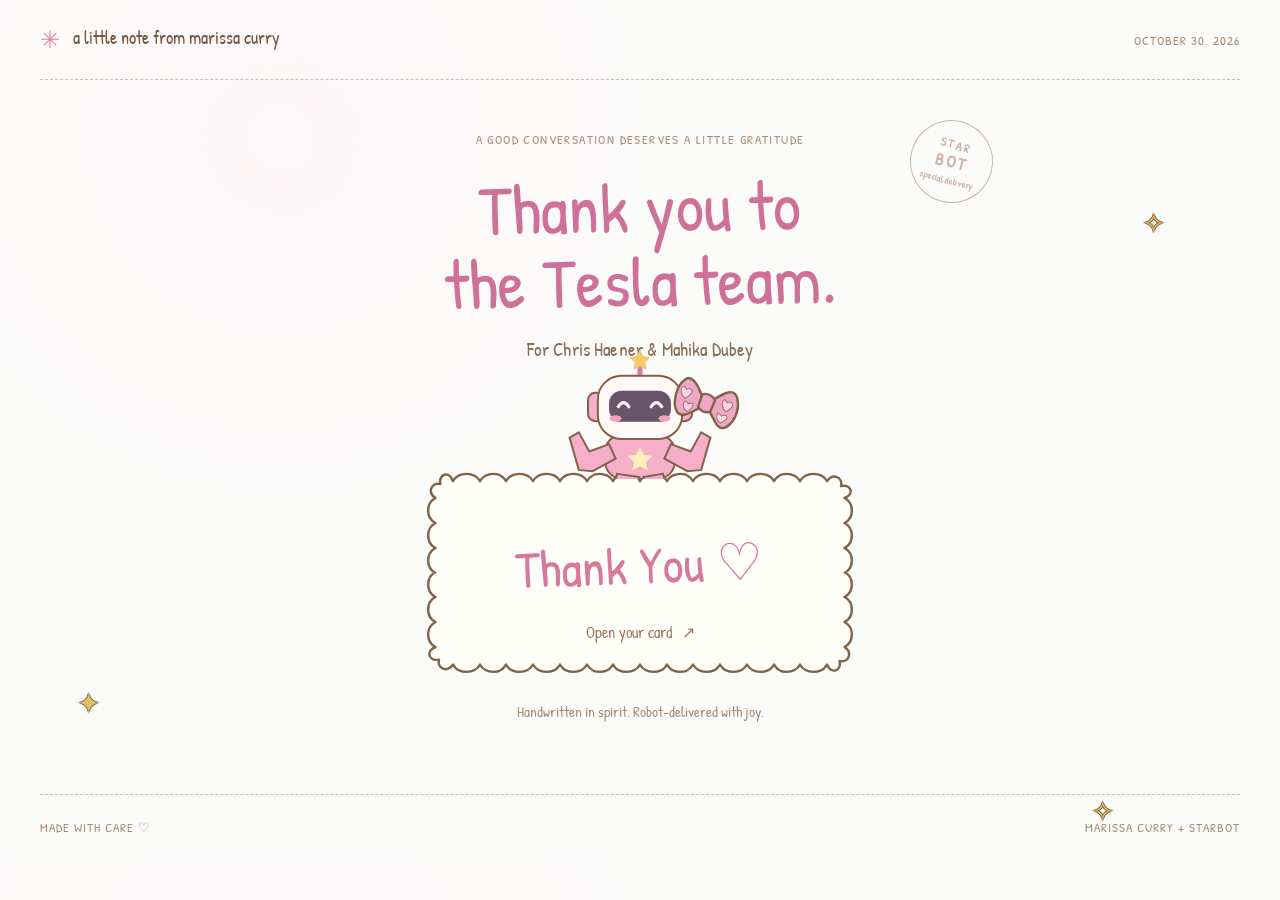
==== commit 02427d67: "Sign letter Marissa Curry and link Starbot interview follow-up" ====
--- a/tesla/index.html
+++ b/tesla/index.html
@@ -3,10 +3,11 @@
 <head>
 <meta charset="utf-8">
 <meta name="viewport" content="width=device-width, initial-scale=1, viewport-fit=cover">
-<title>Thank you to the Tesla team · From Marissa</title>
+<title>Thank you to the Tesla team · From Marissa Curry</title>
+<meta name="author" content="Marissa Curry">
 <meta name="description" content="A little thank-you for Chris Haener and Mahika Dubey, with a happy dance from Starbot.">
 <meta property="og:title" content="Thank you to the Tesla team">
-<meta property="og:description" content="For Chris and Mahika — a little gratitude, and a happy dance from Starbot. From Marissa.">
+<meta property="og:description" content="For Chris and Mahika — a little gratitude, and a happy dance from Starbot. From Marissa Curry.">
 <meta property="og:type" content="website">
 <meta name="theme-color" content="#fbfcfa">
 <link rel="icon" href="data:image/svg+xml,%3Csvg xmlns='http://www.w3.org/2000/svg' viewBox='0 0 100 100'%3E%3Ctext y='.9em' font-size='85'%3E💌%3C/text%3E%3C/svg%3E">
@@ -14,7 +15,8 @@
 <link rel="preconnect" href="https://fonts.gstatic.com" crossorigin>
 <link href="https://fonts.googleapis.com/css2?family=Patrick+Hand&display=swap" rel="stylesheet">
 <link rel="stylesheet" href="card.css?v=3">
-<link rel="stylesheet" href="cloud-card.css?v=4">
+<link rel="stylesheet" href="cloud-card.css?v=7">
+<link rel="stylesheet" href="shooting-star.css?v=6">
 </head>
 <body>
 <svg class="svg-defs" aria-hidden="true" xmlns="http://www.w3.org/2000/svg"><defs>
@@ -31,7 +33,7 @@
 </defs></svg>
 <div class="flower-field" aria-hidden="true"><svg class="bloom b1"><use href="#flower"/></svg><svg class="bloom b2"><use href="#flower"/></svg><svg class="bloom b3"><use href="#flower"/></svg><svg class="bloom b4"><use href="#flower"/></svg><span class="star s1">✧</span><span class="star s2">✦</span><span class="star s3">✧</span></div>
 <div class="site-shell">
-<header class="masthead"><span class="from"><span aria-hidden="true">✳</span> a little note from marissa</span><span class="date">OCTOBER 30, 2026</span></header>
+<header class="masthead"><span class="from"><span aria-hidden="true">✳</span> a little note from marissa curry</span><span class="date">OCTOBER 30, 2026</span></header>
 <main>
   <section class="delivery" id="delivery" aria-label="A thank-you card for the Tesla team">
     <div class="postmark" aria-hidden="true">STAR<span>BOT</span><small>special delivery</small></div>
@@ -66,18 +68,20 @@
         <p class="salutation">Dear Chris and Mahika,</p>
         <p>Thank you for making today’s interview such a thoughtful experience. <strong>Chris</strong>, I appreciate you coordinating everything. <strong>Mahika</strong>, thank you for leading the interview and taking the time to get to know me and my work.</p>
         <p>I especially appreciated your kind words about <strong>Starbot</strong> and your constructive feedback. I’m taking it to heart: I’ll seek out more opportunities to discuss technical topics in group settings and practice communicating my ideas clearly and confidently.</p>
+        <p class="project-update"><strong>Mahika</strong>, your question during the interview encouraged me to extend my thinking about Starbot. I’ve since updated the project based on that question, and I wanted to share the <a class="project-link" href="https://marissacodes.com/actuator-diagnostics" target="_blank" rel="noopener noreferrer" aria-label="Updated Starbot project (opens in a new tab)">updated Starbot project <span aria-hidden="true">↗</span></a> with you.</p>
         <p>A growth mindset and continuous learning are values I care deeply about. I’m grateful for feedback that gives me something concrete to work on, and I’m excited to keep learning and improving.</p>
         <p>Thank you again for your time, encouragement, and consideration.</p>
-        <div class="signature"><span>Warmly,</span><p>Marissa <span aria-hidden="true">✧</span></p></div>
+        <div class="signature"><span>Warmly,</span><p>Marissa Curry <span aria-hidden="true">✧</span></p></div>
       </article>
     </div>
     <p class="closing-note"><span aria-hidden="true">✿</span> Here’s to thoughtful feedback &amp; the things we learn next.</p>
   </section>
-  <noscript><article class="no-script"><h2>Dear Chris and Mahika,</h2><p>Thank you for today’s interview. Chris, I appreciate you coordinating everything. Mahika, thank you for leading the interview. I appreciated your kind words about Starbot and your constructive feedback. I’ll seek out more opportunities to discuss technical topics in group settings and practice communicating clearly and confidently. Growth and continuous learning matter deeply to me. Thank you for your time, encouragement, and consideration.</p><p>Warmly, Marissa</p></article></noscript>
+  <noscript><article class="no-script"><h2>Dear Chris and Mahika,</h2><p>Thank you for today’s interview. Chris, I appreciate you coordinating everything. Mahika, thank you for leading the interview. I appreciated your kind words about Starbot and your constructive feedback. I’ll seek out more opportunities to discuss technical topics in group settings and practice communicating clearly and confidently. Growth and continuous learning matter deeply to me.</p><p class="project-update"><strong>Mahika</strong>, your question during the interview encouraged me to extend my thinking about Starbot. I’ve since updated the project based on that question, and I wanted to share the <a class="project-link" href="https://marissacodes.com/actuator-diagnostics" target="_blank" rel="noopener noreferrer" aria-label="Updated Starbot project (opens in a new tab)">updated Starbot project <span aria-hidden="true">↗</span></a> with you.</p><p>Thank you for your time, encouragement, and consideration.</p><p>Warmly, Marissa Curry</p></article></noscript>
 </main>
-<footer class="footer"><span>MADE WITH CARE <span aria-hidden="true">♡</span></span><span>MARISSA + STARBOT</span></footer>
+<footer class="footer"><span>MADE WITH CARE <span aria-hidden="true">♡</span></span><span>MARISSA CURRY + STARBOT</span></footer>
 </div>
 <div class="confetti" id="confetti" aria-hidden="true"></div>
-<script type="module" src="card.js?v=3"></script>
+<div class="shooting-star-layer" id="shooting-stars" aria-hidden="true"></div>
+<script type="module" src="card.js?v=6"></script>
 </body>
 </html>
--- a/tesla/cloud-card.css
+++ b/tesla/cloud-card.css
@@ -29,3 +29,7 @@
 
 .envelope-letter{height:auto;width:auto;justify-content:center;align-content:center}
 .signature p{display:block;width:fit-content}
+
+.letter .project-link{color:#bd608c;text-decoration:underline;text-decoration-thickness:1.5px;text-underline-offset:4px;overflow-wrap:anywhere}
+.letter .project-link:hover{color:#934864;text-decoration-thickness:2px}
+.letter .project-link:focus-visible{outline:2px dashed #bd608c;outline-offset:4px;border-radius:3px}
--- a/tesla/shooting-star.css
+++ b/tesla/shooting-star.css
@@ -0,0 +1,12 @@
+.shooting-star-layer{position:fixed;inset:0;z-index:12;pointer-events:none;overflow:hidden}
+.sparkly-shooting-star{position:absolute;top:0;left:0;width:245px;height:112px;will-change:transform;animation:shoot-across-card 2.8s cubic-bezier(.25,.45,.6,1) both}
+.shooting-star-head{position:absolute;right:0;top:20px;width:76px;height:76px;filter:drop-shadow(0 0 11px #ffe49c99)}
+.shooting-star-tail{position:absolute;right:48px;top:46px;width:195px;height:27px;border-radius:50%;background:linear-gradient(90deg,transparent,#eed0ec66 20%,#f4b4cdcc 55%,#ffe6a4 90%);filter:blur(1px);transform-origin:right center}
+.shooting-star-tail:before,.shooting-star-tail:after{content:'';position:absolute;right:0;width:92%;height:7px;border-radius:50%;background:linear-gradient(90deg,transparent,#fff9dc);top:4px;transform:rotate(-4deg);transform-origin:right center}
+.shooting-star-tail:after{top:17px;background:linear-gradient(90deg,transparent,#cbb9e7bb,#f5c3dc);transform:rotate(4deg)}
+.shooting-star-spark{position:absolute;left:var(--sx);top:var(--sy);color:var(--spark-color);font:var(--spark-size)/1 Georgia,serif;text-shadow:0 0 6px #fff9dc;-webkit-text-stroke:.6px #b38a65;animation:shooting-star-twinkle .65s var(--spark-delay) ease-in-out infinite alternate}
+.animations-paused .sparkly-shooting-star,.animations-paused .shooting-star-spark{animation-play-state:paused}
+@keyframes shoot-across-card{0%{opacity:0;transform:translate3d(-260px,8vh,0) rotate(9deg)}9%{opacity:1}48%{transform:translate3d(calc(50vw - 125px),22vh,0) rotate(13deg)}88%{opacity:1}100%{opacity:0;transform:translate3d(calc(100vw + 80px),39vh,0) rotate(18deg)}}
+@keyframes shooting-star-twinkle{from{opacity:.25;transform:scale(.45) rotate(-18deg)}to{opacity:1;transform:scale(1.15) rotate(18deg)}}
+@media(max-width:700px){.sparkly-shooting-star{width:190px;height:90px;animation-duration:2.4s}.shooting-star-head{width:60px;height:60px;top:18px}.shooting-star-tail{right:36px;top:38px;width:153px;height:22px}.shooting-star-tail:after{top:13px}}
+@media(prefers-reduced-motion:reduce){.shooting-star-layer{display:none}}
